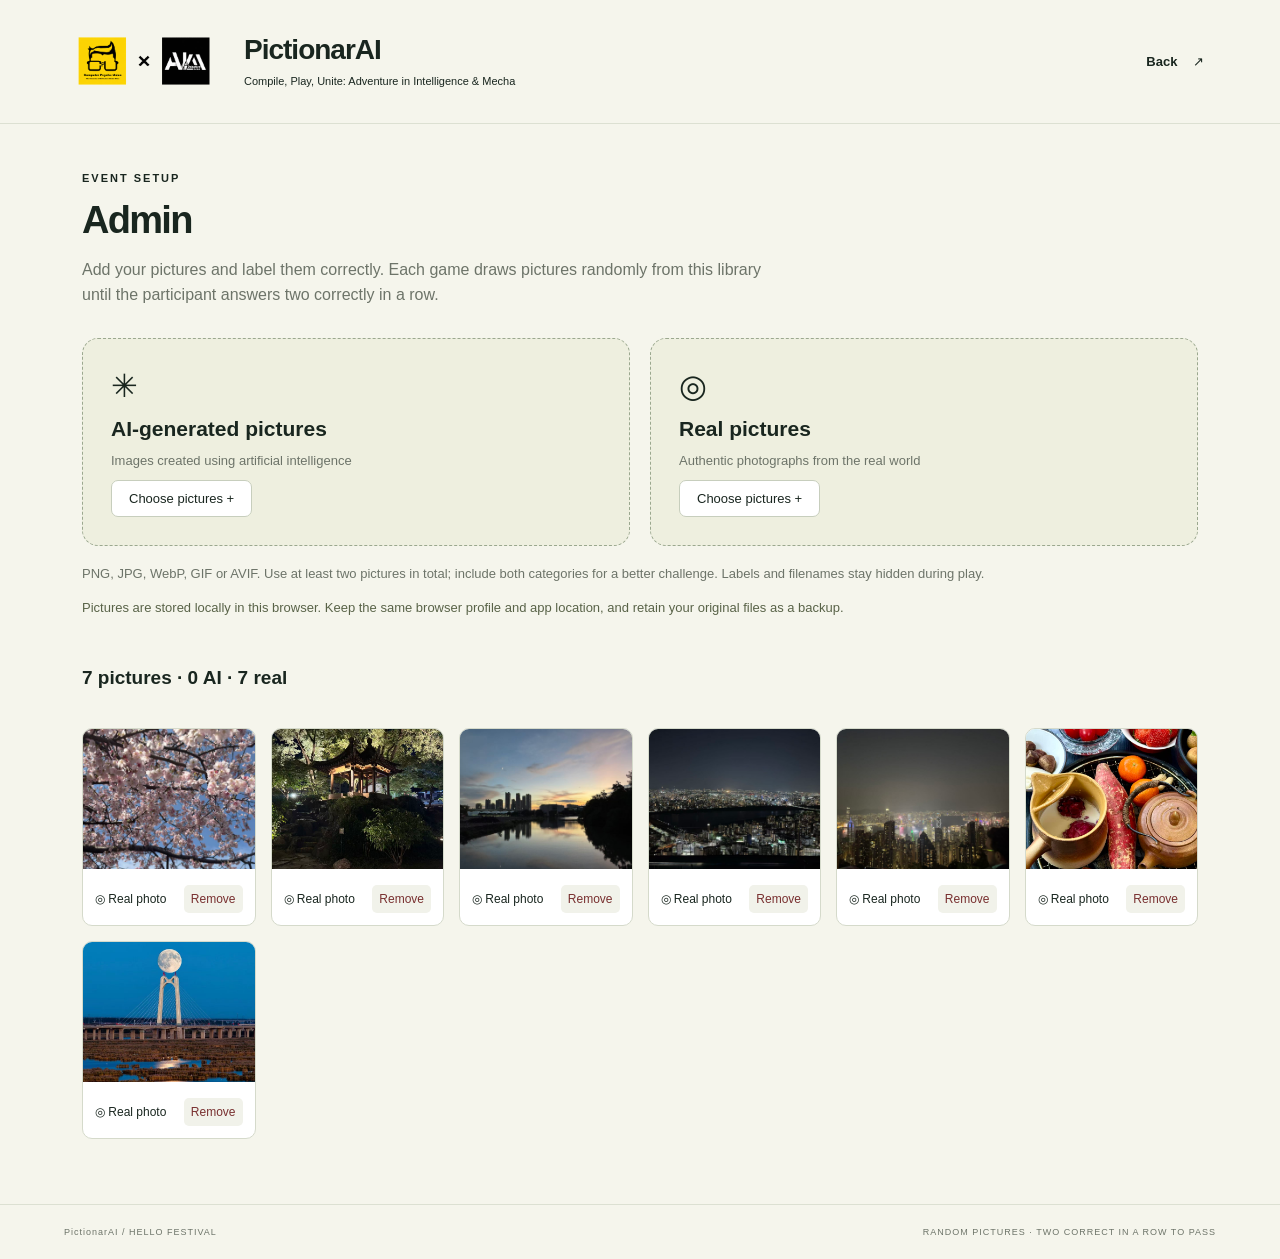
==== admin.html @ 0611c63d "Add separate admin page and polish question UI" ====
<!doctype html>
<html lang="en">
<head>
  <meta charset="UTF-8">
  <meta name="viewport" content="width=device-width, initial-scale=1">
  <title>PictionarAI — Admin</title>
  <link rel="stylesheet" href="style.css">
  <script>window.PICTIONARAI_START = 'library';</script>
  <script defer src="quiz.js"></script>
  <script defer src="bundled-pictures.js"></script>
  <script defer src="app.js"></script>
</head>
<body>
  <header><a class="brand" href="#" id="home-link"><img class="crossover-logo" src="assets/crossover-logo-transparent.png" alt="Computer Psycho Union × AI Robotics"><span class="brand-copy"><span class="brand-name">PictionarAI</span><span class="brand-subtitle">Compile, Play, Unite: Adventure in Intelligence &amp; Mecha</span></span></a><button class="quiet" id="manage" hidden>Back <span aria-hidden="true">↗</span></button></header>
  <main>
    <section id="home" class="screen hero">
      <div class="eyebrow"><span class="dot"></span> TRUST YOUR EYES. OR SHOULD YOU?</div>
      <h1>Real world OR <em>artificial?</em></h1>
      <p class="intro">Can you spot AI's disguise?</p>
      <p class="game-rules">Rules:</p>
      <p class="game-rules">Look at each randomly selected picture. <br>Choose <strong>AI</strong> if you think it’s AI-generated, or <strong>Real</strong> if it’s real. <br>Get <strong>two correct answers in a row</strong> to pass! A wrong answer resets your streak. Keep going until you pass.</p>
      <button class="primary" id="start" disabled>Let’s go <span>→</span></button>
      <p id="ready" class="muted" role="status">Loading pictures…</p>
      <div class="hero-note">HUMAN INSTINCT vs. ARTIFICIAL INTELLIGENCE</div>
    </section>

    <section id="library" class="screen" hidden>
      <div class="eyebrow">EVENT SETUP</div><h2>Admin</h2>
      <p class="intro small">Add your pictures and label them correctly. Each game draws pictures randomly from this library until the participant answers two correctly in a row.</p>
      <div class="upload-grid">
        <label class="upload"><span class="upload-icon">✳</span><strong>AI-generated pictures</strong><span>Images created using artificial intelligence</span><span class="file-button">Choose pictures +</span><input id="ai-files" type="file" accept="image/jpeg,image/png,image/webp,image/gif,image/avif" multiple></label>
        <label class="upload"><span class="upload-icon">◎</span><strong>Real pictures</strong><span>Authentic photographs from the real world</span><span class="file-button">Choose pictures +</span><input id="real-files" type="file" accept="image/jpeg,image/png,image/webp,image/gif,image/avif" multiple></label>
      </div>
      <p class="muted">PNG, JPG, WebP, GIF or AVIF. Use at least two pictures in total; include both categories for a better challenge. Labels and filenames stay hidden during play.</p>
      <p id="storage-note" class="notice" role="status"></p>
      <div class="library-toolbar"><h3 id="library-count">0 pictures</h3></div>
      <div id="gallery" class="gallery"></div>
    </section>

    <section id="game" class="screen game" hidden>
      <div class="game-top"><span id="round" class="eyebrow">PICTURE 01</span><span class="score-pill">STREAK <strong id="score">0</strong> / 2</span><button class="quiet" id="abort" type="button" aria-label="Abort game and return to welcome">Abort</button></div>
      <div id="progress" class="progress" aria-label="Consecutive correct answers"></div>
      <div class="picture-stage"><img id="question-image" alt="Challenge picture — decide whether it was generated by AI"></div>
      <div class="question"><div><h2>Is this AI-generated?</h2><p id="answer-hint" class="muted">Look closely. Trust your instinct.</p></div><div class="answers"><button id="yes" class="answer yes">AI </button><button id="no" class="answer no">Real </button></div></div>
      <div id="feedback" class="feedback" hidden><p id="feedback-text" role="status"></p><button class="primary compact" id="next">Next picture →</button></div>
    </section>

    <section id="result" class="screen hero" hidden>
      <h1 id="result-title"></h1><p id="result-description" class="intro"></p>
      <div id="result-rounds" class="result-rounds"></div>
      <button class="primary" id="back-home">Back to Welcome <span>→</span></button>
    </section>
  </main>
  <footer><span>PictionarAI / HELLO FESTIVAL</span><span>RANDOM PICTURES · TWO CORRECT IN A ROW TO PASS</span></footer>
</body>
</html>
---- style.css ----
/* PictionarAI stylesheet.
 * Original cascade order is preserved, including responsive overrides.
 */

/* Theme and defaults */

:root {
  font-family: Arial, Helvetica, sans-serif;
  color: #19261f;
  background: #f5f5ec;
  font-synthesis: none;
  --green: #c5f36b;
  --ink: #19261f;
  --muted: #6d7469;
}

/* Reset and accessibility */

* {
  box-sizing: border-box;
}

body {
  margin: 0;
}

button, input {
  font: inherit;
}

button {
  cursor: pointer;
  /* Removes the 300ms tap delay and stops the browser from hijacking the
     press gesture, which otherwise cancels :active on touch devices. */
  touch-action: manipulation;
  -webkit-tap-highlight-color: transparent;
}

button:disabled {
  opacity: .45;
  cursor: not-allowed;
}

button:focus-visible, a:focus-visible, .upload:focus-within {
  outline: 3px solid #517b1b;
  outline-offset: 5px;
}

[hidden] {
  display: none !important;
}

/* Header and navigation */

header {
  max-width: 1440px;
  margin: auto;
  padding: 28px 5%;
  display: flex;
  align-items: center;
  justify-content: space-between;
  gap: 20px;
  border-bottom: 1px solid #dce0d2;
}

.brand {
  display: flex;
  align-items: center;
  gap: 10px;
  color: inherit;
  text-decoration: none;
  font-size: 17px;
  font-weight: 900;
  letter-spacing: -.6px;
}

.brand-icon {
  font-size: 36px;
}

.tag {
  font-size: 9px;
  letter-spacing: 1.3px;
  margin-left: 12px;
  border-left: 1px solid #bac2b2;
  padding-left: 18px;
}

.quiet {
  border: 0;
  background: transparent;
  color: var(--ink);
  padding: 12px;
  font-size: 13px;
  font-weight: 600;
}

.quiet span {
  margin-left: 12px;
}

/* Abort sits in the quiz header and must stay noticeable without
   competing with the answer buttons: outlined, flat and green-toned. */
.quiet#abort {
  border: 1px solid #cdd5c1;
  border-radius: 7px;
  background: #eeefdf;
  padding: 10px 18px;
  color: #4c5b34;
}

.quiet#abort:hover {
  background: #e2e4d1;
  color: var(--ink);
}

/* Page layout and typography */

main {
  max-width: 1180px;
  margin: auto;
  padding: 48px 32px 65px;
  min-height: calc(100vh - 166px);
}

.hero {
  text-align: center;
  padding: 22px 0 0;
}

.eyebrow {
  font-size: 11px;
  font-weight: 800;
  letter-spacing: 2px;
}

.dot {
  display: inline-block;
  width: 8px;
  height: 8px;
  background: #69a637;
  border-radius: 50%;
  margin-right: 9px;
}

h1 {
  font-size: clamp(56px, 7.4vw, 98px);
  letter-spacing: -6px;
  line-height: 1.02;
  font-weight: 800;
  margin: 28px 0 22px;
}

h1 em {
  font-family: Georgia, serif;
  font-weight: 400;
}

h2 {
  font-size: 38px;
  letter-spacing: -1.7px;
  margin: 15px 0;
}

h3 {
  font-size: 19px;
}

.intro {
  font-size: 19px;
  line-height: 1.6;
  color: var(--muted);
  margin: 0;
}

.intro.small {
  font-size: 16px;
  max-width: 680px;
}

/* Legacy three-column rules layout */

.rules {
  display: flex;
  justify-content: center;
  margin: 34px auto;
  gap: 0;
}

.rules>div {
  min-width: 170px;
  padding: 0 26px;
  border-right: 1px solid #d5dacb;
}

.rules>div:last-child {
  border: 0;
}

.rules strong {
  display: block;
  font-size: 23px;
  letter-spacing: -.7px;
}

.rules span {
  display: block;
  font-size: 12px;
  color: var(--muted);
  margin-top: 9px;
}

/* Buttons and supporting text */

.primary {
  background: var(--green);
  color: var(--ink);
  border: 1px solid var(--ink);
  border-radius: 9px;
  padding: 20px 28px;
  min-width: 255px;
  font-weight: 700;
  font-size: 16px;
  box-shadow: 0 3px 0 var(--ink);
  /* Same press feedback as the answer buttons. The margin compensates
     for the shadow so the button keeps its original footprint. */
  margin-bottom: 3px;
  transform: translateY(0);
  transition: transform .12s ease, box-shadow .12s ease, background-color .12s ease;
}

.primary:hover:not(:disabled) {
  background: #b5e659;
}

/* The .pressing class mirrors :active because touch browsers can cancel the
   :active state mid-gesture, which made the button only react on release. */
.primary:active:not(:disabled),
.primary.pressing:not(:disabled) {
  transform: translateY(2px);
  box-shadow: 0 1px 0 var(--ink);
}

.primary span {
  margin-left: 35px;
}

.primary.compact {
  min-width: 0;
  padding: 13px 23px;
  font-size: 14px;
}

.muted {
  font-size: 13px;
  line-height: 1.6;
  color: var(--muted);
}

#ready {
  margin-top: 21px;
}

.hero-note {
  font-size: 9px;
  letter-spacing: 2px;
  color: #88917d;
  margin-top: 44px;
}

/* Footer */

footer {
  border-top: 1px solid #dce0d2;
  display: flex;
  justify-content: space-between;
  gap: 16px;
  padding: 22px 5%;
  font-size: 9px;
  letter-spacing: 1px;
  color: var(--muted);
}

/* Admin: uploads and picture gallery */

.upload-grid {
  display: grid;
  grid-template-columns: 1fr 1fr;
  gap: 20px;
  margin: 30px 0 18px;
}

.upload {
  position: relative;
  display: flex;
  flex-direction: column;
  align-items: flex-start;
  gap: 12px;
  border: 1px dashed #9ba88f;
  border-radius: 16px;
  padding: 28px;
  background: #eeefdf;
  overflow: hidden;
  cursor: pointer;
}

.upload-icon {
  font-size: 32px;
}

.upload strong {
  font-size: 21px;
}

.upload>span:not(.upload-icon) {
  font-size: 13px;
  color: var(--muted);
}

.upload .file-button {
  background: white;
  border: 1px solid #c7cebd;
  padding: 10px 17px;
  border-radius: 7px;
  color: var(--ink) !important;
}

.upload input {
  position: absolute;
  inset: 0;
  opacity: 0;
  cursor: pointer;
  width: 100%;
  height: 100%;
}

.notice {
  font-size: 13px;
  color: #596348;
  line-height: 1.6;
}

.library-toolbar {
  display: flex;
  justify-content: space-between;
  align-items: center;
  margin: 30px 0 20px;
}

.gallery {
  display: grid;
  grid-template-columns: repeat(auto-fill, minmax(170px, 1fr));
  gap: 15px;
}

.tile {
  border: 1px solid #d5dacb;
  border-radius: 10px;
  overflow: hidden;
  background: #fff;
}

.tile img {
  width: 100%;
  height: 140px;
  object-fit: cover;
}

.tile-bottom {
  padding: 12px;
  display: flex;
  align-items: center;
  justify-content: space-between;
  gap: 5px;
  font-size: 12px;
}

.tile button {
  border: 0;
  background: #f1f2ea;
  border-radius: 5px;
  padding: 7px;
  color: #782f2f;
}

/* Quiz: progress, pictures, and answers */

.game {
  max-width: 960px;
  margin: auto;
}

.game-top {
  display: flex;
  justify-content: space-between;
  align-items: center;
}

.score-pill {
  border: 1px solid #cdd5c1;
  border-radius: 30px;
  padding: 10px 18px;
  font-size: 11px;
  letter-spacing: 1px;
}

.score-pill strong {
  font-size: 17px;
  margin-left: 10px;
}

.progress {
  display: flex;
  gap: 7px;
  margin: 18px 0 25px;
}

.progress span {
  position: relative;
  height: 5px;
  flex: 1;
  background: #dfe3d6;
  border-radius: 5px;
}

/* The green fill is a scaled layer rather than a flat background colour,
   so each segment can slide in from the left and retract to the right. */
.progress span::after {
  content: "";
  position: absolute;
  inset: 0;
  border-radius: inherit;
  background: #8ac440;
  transform: scaleX(0);
  transform-origin: left center;
  transition: transform .35s ease, background-color .35s ease;
}

.progress span.correct::after {
  transform: scaleX(1);
}

.progress .active {
  background: #82956c;
}

.progress .wrong {
  background: #ca8872;
}

.picture-stage {
  background: #e8eadf;
  border: 1px solid #d9dece;
  border-radius: 15px;
  overflow: hidden;
  height: clamp(240px, 46vh, 560px);
  display: flex;
  align-items: center;
  justify-content: center;
}

.picture-stage img {
  width: 100%;
  height: 100%;
  object-fit: contain;
}

.question {
  display: flex;
  justify-content: space-between;
  align-items: center;
  gap: 25px;
  margin-top: 20px;
}

.question h2 {
  font-size: 28px;
  margin: 6px 0;
}

.question p {
  margin: 8px 0;
}

.answers {
  display: flex;
  gap: 12px;
}

.answer {
  border: 1px solid var(--ink);
  border-radius: 9px;
  padding: 16px 28px;
  min-width: 140px;
  font-weight: 800;
  font-size: 23px;
  /* Physical depth: a solid black edge under the button, matching the
     stacked look already used by .primary. The margin compensates for
     the shadow so the row height stays unchanged. */
  box-shadow: 0 4px 0 var(--ink);
  margin-bottom: 4px;
  transform: translateY(0);
  transition: transform .12s ease, box-shadow .12s ease, background-color .12s ease;
}

/* Pressing sinks the button into its own shadow, narrowing the visible
   edge and reading as a physical press. .pressing mirrors :active for
   touch devices where the pseudo-class is unreliable. */
.answer:active:not(:disabled),
.answer.pressing:not(:disabled) {
  transform: translateY(3px);
  box-shadow: 0 1px 0 var(--ink);
}

.answer span {
  display: block;
  font-size: 11px;
  font-weight: 400;
  margin-top: 5px;
}

/* AI (pale red) and Real (pale blue) are matched in lightness and
   saturation, so neither button may hint at the correct answer. */
.yes {
  background: #f6cfcf;
  color: #0a140d;
}

.yes:hover:not(:disabled) {
  background: #f0bdbd;
}

.no {
  background: #ccdcf2;
  color: #0a140d;
}

.no:hover:not(:disabled) {
  background: #b8cdec;
}

.feedback {
  display: flex;
  align-items: center;
  justify-content: space-between;
  gap: 15px;
  margin-top: 19px;
  padding: 15px 20px;
  border-radius: 10px;
  background: #e6edda;
}

.feedback p {
  margin: 0;
  line-height: 1.5;
}

.feedback.wrong {
  background: #f1e3d8;
}

/* Results screen */

.result-badge {
  display: inline-block;
  margin-top: 30px;
  padding: 9px 18px;
  border-radius: 30px;
  background: var(--green);
  font-size: 12px;
  font-weight: 800;
  letter-spacing: 2px;
}

.result-badge.fail {
  background: #ecd7c9;
}

/* Centre the result content vertically: masthead 166px is the shared
   header/footer allowance used by main, plus its 48px top and 65px
   bottom padding. The inherited .hero top padding is cancelled so the
   block sits optically centred. */
#result {
  display: flex;
  flex-direction: column;
  align-items: center;
  justify-content: center;
  min-height: calc(100vh - 166px - 113px);
  padding-top: 0;
}

#result h1 {
  font-size: 64px;
  letter-spacing: -3px;
  margin-top: 22px;
}

.final-score {
  display: flex;
  align-items: baseline;
  justify-content: center;
  gap: 12px;
  margin: 25px 0;
}

.final-score strong {
  font-size: 86px;
  letter-spacing: -5px;
}

.final-score span {
  color: var(--muted);
  font-size: 20px;
}

.result-rounds {
  display: flex;
  justify-content: center;
  gap: 10px;
  margin-bottom: 35px;
}

.round-result {
  border-radius: 8px;
  background: #dfebcd;
  padding: 12px;
  font-size: 12px;
}

.round-result.wrong {
  background: #ecdcd0;
}

.back-home {
  display: block;
  margin: 18px auto 0;
}

/* Small-screen layout */

@media (max-width: 650px) {
  header {
    padding: 18px 20px;
  }

  .tag {
    display: none;
  }

  .brand {
    font-size: 14px;
  }

  .brand-icon {
    font-size: 28px;
  }

  main {
    padding: 30px 20px 45px;
  }

  h1 {
    letter-spacing: -3px;
  }

  .rules>div {
    min-width: 0;
    padding: 0 16px;
  }

  .rules strong {
    font-size: 20px;
  }

  .rules span {
    font-size: 11px;
  }

  .upload-grid {
    grid-template-columns: 1fr;
  }

  .question {
    flex-direction: column;
    text-align: center;
    gap: 12px;
  }

  .answers {
    width: 100%;
  }

  .answer {
    flex: 1;
    padding: 15px;
    min-width: 0;
  }

  .feedback {
    flex-direction: column;
    text-align: center;
  }

  .picture-stage {
    height: 39vh;
  }

  .result-rounds {
    gap: 5px;
  }

  .round-result {
    padding: 9px 6px;
    font-size: 11px;
  }

  footer {
    flex-direction: column;
    align-items: center;
    font-size: 8px;
  }

  #result h1 {
    font-size: 50px;
  }

}

/* Welcome: game instructions */

.game-rules {
  max-width: 620px;
  margin: 26px auto 34px;
  font-size: 16px;
  line-height: 1.8;
  color: var(--muted);
}

.game-rules strong {
  color: var(--ink);
  font-weight: 700;
}

.brand {
  gap: 20px;
  min-width: 0;
}

/* Logo and product branding */

.crossover-logo {
  display: block;
  width: 160px;
  height: auto;
  flex-shrink: 0;
}

.brand-copy {
  display: flex;
  flex-direction: column;
  gap: 7px;
  min-width: 0;
}

.brand-name {
  font-size: 28px;
  letter-spacing: -1px;
}

.brand-subtitle {
  font-size: 11px;
  font-weight: 400;
  letter-spacing: 0;
  line-height: 1.5;
}

.quiet#manage {
  flex-shrink: 0;
}

#home h1 {
  white-space: nowrap;
  font-size: clamp(20px, 5.5vw, 72px);
  letter-spacing: -.045em;
  margin: 38px 0 26px;
}

/* Compact header */

@media (max-width: 800px) {
  header {
    flex-wrap: wrap;
    gap: 12px;
  }

  .crossover-logo {
    width: 120px;
  }

  .brand-name {
    font-size: 24px;
  }

  .brand-subtitle {
    max-width: 340px;
  }

  .brand {
    gap: 12px;
  }

}

/* Phone header */

@media (max-width: 450px) {
  .crossover-logo {
    width: 90px;
  }

  .brand-name {
    font-size: 22px;
  }

  .brand-subtitle {
    font-size: 10px;
  }

  .brand {
    width: 100%;
  }

  #manage {
    margin-left: auto;
  }

  #home h1 {
    font-size: 5.5vw;
  }

}

/* Result screen: 3D ribbon celebration.
   The stage owns the perspective so each piece flips in real 3D space
   rather than rotating as a flat rectangle. */

.ribbon-stage {
  position: fixed;
  inset: 0;
  overflow: hidden;
  pointer-events: none;
  perspective: 800px;
  z-index: 999;
}

.ribbon {
  position: absolute;
  top: -12vh;
  border-radius: 2px;
  opacity: .95;
  animation-name: ribbon-fall;
  animation-timing-function: ease-in;
  animation-fill-mode: forwards;
}

@keyframes ribbon-fall {
  from {
    transform: translate3d(0, 0, 0) rotateX(0) rotateY(0) rotateZ(0);
  }

  to {
    transform: translate3d(var(--drift), 118vh, 0) rotateX(var(--tumble)) rotateY(var(--spin)) rotateZ(var(--spin));
  }
}
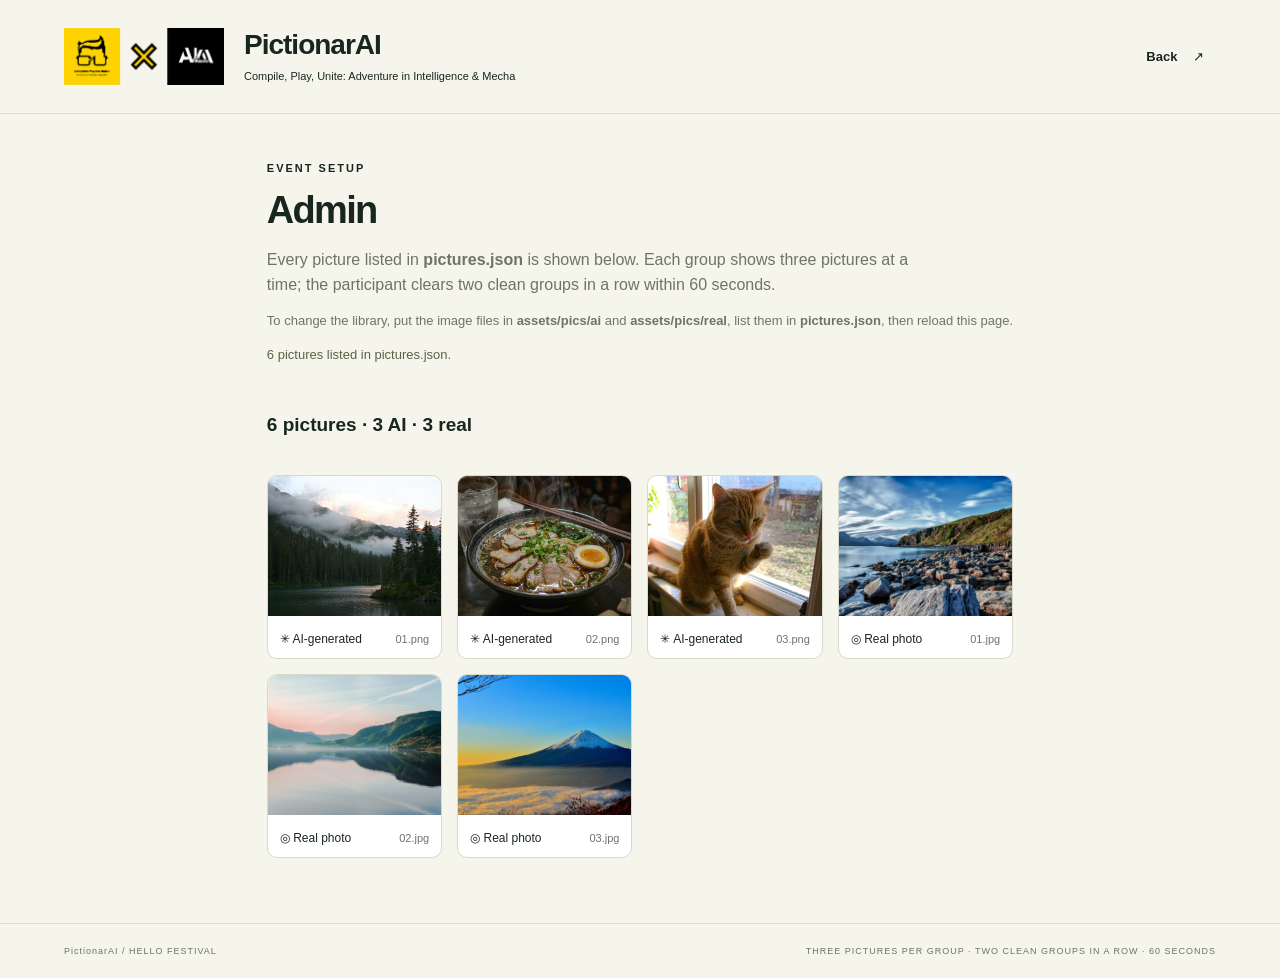
==== commit 3ac994e5: "Manage pictures via pictures.json and group them in threes" ====
--- a/admin.html
+++ b/admin.html
@@ -7,50 +7,20 @@
   <link rel="stylesheet" href="style.css">
   <script>window.PICTIONARAI_START = 'library';</script>
   <script defer src="quiz.js"></script>
-  <script defer src="bundled-pictures.js"></script>
   <script defer src="app.js"></script>
 </head>
 <body>
   <header><a class="brand" href="#" id="home-link"><img class="crossover-logo" src="assets/crossover-logo-transparent.png" alt="Computer Psycho Union × AI Robotics"><span class="brand-copy"><span class="brand-name">PictionarAI</span><span class="brand-subtitle">Compile, Play, Unite: Adventure in Intelligence &amp; Mecha</span></span></a><button class="quiet" id="manage" hidden>Back <span aria-hidden="true">↗</span></button></header>
   <main>
-    <section id="home" class="screen hero">
-      <div class="eyebrow"><span class="dot"></span> TRUST YOUR EYES. OR SHOULD YOU?</div>
-      <h1>Real world OR <em>artificial?</em></h1>
-      <p class="intro">Can you spot AI's disguise?</p>
-      <p class="game-rules">Rules:</p>
-      <p class="game-rules">Look at each randomly selected picture. <br>Choose <strong>AI</strong> if you think it’s AI-generated, or <strong>Real</strong> if it’s real. <br>Get <strong>two correct answers in a row</strong> to pass! A wrong answer resets your streak. Keep going until you pass.</p>
-      <button class="primary" id="start" disabled>Let’s go <span>→</span></button>
-      <p id="ready" class="muted" role="status">Loading pictures…</p>
-      <div class="hero-note">HUMAN INSTINCT vs. ARTIFICIAL INTELLIGENCE</div>
-    </section>
-
     <section id="library" class="screen" hidden>
       <div class="eyebrow">EVENT SETUP</div><h2>Admin</h2>
-      <p class="intro small">Add your pictures and label them correctly. Each game draws pictures randomly from this library until the participant answers two correctly in a row.</p>
-      <div class="upload-grid">
-        <label class="upload"><span class="upload-icon">✳</span><strong>AI-generated pictures</strong><span>Images created using artificial intelligence</span><span class="file-button">Choose pictures +</span><input id="ai-files" type="file" accept="image/jpeg,image/png,image/webp,image/gif,image/avif" multiple></label>
-        <label class="upload"><span class="upload-icon">◎</span><strong>Real pictures</strong><span>Authentic photographs from the real world</span><span class="file-button">Choose pictures +</span><input id="real-files" type="file" accept="image/jpeg,image/png,image/webp,image/gif,image/avif" multiple></label>
-      </div>
-      <p class="muted">PNG, JPG, WebP, GIF or AVIF. Use at least two pictures in total; include both categories for a better challenge. Labels and filenames stay hidden during play.</p>
+      <p class="intro small">Every picture listed in <strong>pictures.json</strong> is shown below. Each group shows three pictures at a time; the participant clears two clean groups in a row within 60 seconds.</p>
+      <p class="muted">To change the library, put the image files in <strong>assets/pics/ai</strong> and <strong>assets/pics/real</strong>, list them in <strong>pictures.json</strong>, then reload this page.</p>
       <p id="storage-note" class="notice" role="status"></p>
       <div class="library-toolbar"><h3 id="library-count">0 pictures</h3></div>
       <div id="gallery" class="gallery"></div>
     </section>
-
-    <section id="game" class="screen game" hidden>
-      <div class="game-top"><span id="round" class="eyebrow">PICTURE 01</span><span class="score-pill">STREAK <strong id="score">0</strong> / 2</span><button class="quiet" id="abort" type="button" aria-label="Abort game and return to welcome">Abort</button></div>
-      <div id="progress" class="progress" aria-label="Consecutive correct answers"></div>
-      <div class="picture-stage"><img id="question-image" alt="Challenge picture — decide whether it was generated by AI"></div>
-      <div class="question"><div><h2>Is this AI-generated?</h2><p id="answer-hint" class="muted">Look closely. Trust your instinct.</p></div><div class="answers"><button id="yes" class="answer yes">AI </button><button id="no" class="answer no">Real </button></div></div>
-      <div id="feedback" class="feedback" hidden><p id="feedback-text" role="status"></p><button class="primary compact" id="next">Next picture →</button></div>
-    </section>
-
-    <section id="result" class="screen hero" hidden>
-      <h1 id="result-title"></h1><p id="result-description" class="intro"></p>
-      <div id="result-rounds" class="result-rounds"></div>
-      <button class="primary" id="back-home">Back to Welcome <span>→</span></button>
-    </section>
   </main>
-  <footer><span>PictionarAI / HELLO FESTIVAL</span><span>RANDOM PICTURES · TWO CORRECT IN A ROW TO PASS</span></footer>
+  <footer><span>PictionarAI / HELLO FESTIVAL</span><span>THREE PICTURES PER GROUP · TWO CLEAN GROUPS IN A ROW · 60 SECONDS</span></footer>
 </body>
 </html>
--- a/style.css
+++ b/style.css
@@ -1,8 +1,4 @@
-/* PictionarAI stylesheet.
- * Original cascade order is preserved, including responsive overrides.
- */
-
-/* Theme and defaults */
+
 
 :root {
   font-family: Arial, Helvetica, sans-serif;
@@ -10,18 +6,20 @@
   background: #f5f5ec;
   font-synthesis: none;
   --green: #c5f36b;
+  --green-deep: #82b32c;
   --ink: #19261f;
   --muted: #6d7469;
 }
 
-/* Reset and accessibility */
-
 * {
   box-sizing: border-box;
 }
 
 body {
   margin: 0;
+  min-height: 100dvh;
+  display: grid;
+  grid-template-rows: auto 1fr auto;
 }
 
 button, input {
@@ -30,8 +28,6 @@
 
 button {
   cursor: pointer;
-  /* Removes the 300ms tap delay and stops the browser from hijacking the
-     press gesture, which otherwise cancels :active on touch devices. */
   touch-action: manipulation;
   -webkit-tap-highlight-color: transparent;
 }
@@ -41,7 +37,7 @@
   cursor: not-allowed;
 }
 
-button:focus-visible, a:focus-visible, .upload:focus-within {
+button:focus-visible, a:focus-visible {
   outline: 3px solid #517b1b;
   outline-offset: 5px;
 }
@@ -50,10 +46,8 @@
   display: none !important;
 }
 
-/* Header and navigation */
-
 header {
-  max-width: 1440px;
+  width: 100%;
   margin: auto;
   padding: 28px 5%;
   display: flex;
@@ -74,18 +68,6 @@
   letter-spacing: -.6px;
 }
 
-.brand-icon {
-  font-size: 36px;
-}
-
-.tag {
-  font-size: 9px;
-  letter-spacing: 1.3px;
-  margin-left: 12px;
-  border-left: 1px solid #bac2b2;
-  padding-left: 18px;
-}
-
 .quiet {
   border: 0;
   background: transparent;
@@ -99,8 +81,6 @@
   margin-left: 12px;
 }
 
-/* Abort sits in the quiz header and must stay noticeable without
-   competing with the answer buttons: outlined, flat and green-toned. */
 .quiet#abort {
   border: 1px solid #cdd5c1;
   border-radius: 7px;
@@ -114,13 +94,11 @@
   color: var(--ink);
 }
 
-/* Page layout and typography */
-
 main {
   max-width: 1180px;
   margin: auto;
   padding: 48px 32px 65px;
-  min-height: calc(100vh - 166px);
+  min-height: auto;
 }
 
 .hero {
@@ -178,67 +156,30 @@
   max-width: 680px;
 }
 
-/* Legacy three-column rules layout */
-
-.rules {
-  display: flex;
-  justify-content: center;
-  margin: 34px auto;
-  gap: 0;
-}
-
-.rules>div {
-  min-width: 170px;
-  padding: 0 26px;
-  border-right: 1px solid #d5dacb;
-}
-
-.rules>div:last-child {
-  border: 0;
-}
-
-.rules strong {
-  display: block;
-  font-size: 23px;
-  letter-spacing: -.7px;
-}
-
-.rules span {
-  display: block;
-  font-size: 12px;
-  color: var(--muted);
-  margin-top: 9px;
-}
-
-/* Buttons and supporting text */
-
 .primary {
   background: var(--green);
   color: var(--ink);
-  border: 1px solid var(--ink);
+  border: 1px solid var(--green-deep);
   border-radius: 9px;
   padding: 20px 28px;
   min-width: 255px;
   font-weight: 700;
   font-size: 16px;
-  box-shadow: 0 3px 0 var(--ink);
-  /* Same press feedback as the answer buttons. The margin compensates
-     for the shadow so the button keeps its original footprint. */
-  margin-bottom: 3px;
+  box-shadow: 0 4px 0 var(--green-deep);
+  margin-bottom: 4px;
   transform: translateY(0);
-  transition: transform .12s ease, box-shadow .12s ease, background-color .12s ease;
+  transition: transform .07s ease-out, box-shadow .07s ease-out;
 }
 
 .primary:hover:not(:disabled) {
   background: #b5e659;
 }
 
-/* The .pressing class mirrors :active because touch browsers can cancel the
-   :active state mid-gesture, which made the button only react on release. */
 .primary:active:not(:disabled),
 .primary.pressing:not(:disabled) {
-  transform: translateY(2px);
-  box-shadow: 0 1px 0 var(--ink);
+  transform: translateY(3px);
+  box-shadow: 0 1px 0 var(--green-deep);
+  transition: none;
 }
 
 .primary span {
@@ -267,8 +208,6 @@
   color: #88917d;
   margin-top: 44px;
 }
-
-/* Footer */
 
 footer {
   border-top: 1px solid #dce0d2;
@@ -281,59 +220,6 @@
   color: var(--muted);
 }
 
-/* Admin: uploads and picture gallery */
-
-.upload-grid {
-  display: grid;
-  grid-template-columns: 1fr 1fr;
-  gap: 20px;
-  margin: 30px 0 18px;
-}
-
-.upload {
-  position: relative;
-  display: flex;
-  flex-direction: column;
-  align-items: flex-start;
-  gap: 12px;
-  border: 1px dashed #9ba88f;
-  border-radius: 16px;
-  padding: 28px;
-  background: #eeefdf;
-  overflow: hidden;
-  cursor: pointer;
-}
-
-.upload-icon {
-  font-size: 32px;
-}
-
-.upload strong {
-  font-size: 21px;
-}
-
-.upload>span:not(.upload-icon) {
-  font-size: 13px;
-  color: var(--muted);
-}
-
-.upload .file-button {
-  background: white;
-  border: 1px solid #c7cebd;
-  padding: 10px 17px;
-  border-radius: 7px;
-  color: var(--ink) !important;
-}
-
-.upload input {
-  position: absolute;
-  inset: 0;
-  opacity: 0;
-  cursor: pointer;
-  width: 100%;
-  height: 100%;
-}
-
 .notice {
   font-size: 13px;
   color: #596348;
@@ -383,8 +269,6 @@
   color: #782f2f;
 }
 
-/* Quiz: progress, pictures, and answers */
-
 .game {
   max-width: 960px;
   margin: auto;
@@ -394,6 +278,11 @@
   display: flex;
   justify-content: space-between;
   align-items: center;
+  gap: 12px;
+}
+
+.game-top > * {
+  flex: 0 0 auto;
 }
 
 .score-pill {
@@ -423,8 +312,6 @@
   border-radius: 5px;
 }
 
-/* The green fill is a scaled layer rather than a flat background colour,
-   so each segment can slide in from the left and retract to the right. */
 .progress span::after {
   content: "";
   position: absolute;
@@ -440,111 +327,200 @@
   transform: scaleX(1);
 }
 
-.progress .active {
-  background: #82956c;
-}
-
-.progress .wrong {
-  background: #ca8872;
-}
-
-.picture-stage {
+.pill-divider {
+  display: inline-block;
+  width: 1px;
+  height: 11px;
+  margin: 0 10px;
+  vertical-align: -1px;
+  background: #cdd5c1;
+}
+
+.timer {
+  font-size: 15px;
+  font-weight: 800;
+  font-variant-numeric: tabular-nums;
+  border-radius: 5px;
+  padding: 3px 7px;
+  margin: -3px -7px;
+  transition: color .2s ease;
+}
+
+.timer.urgent {
+  color: #c0392b;
+}
+
+.game-question {
+  font-size: 20px;
+  letter-spacing: -.4px;
+  text-align: center;
+  margin: 0 0 20px;
+}
+
+.group {
+  display: grid;
+  grid-template-columns: repeat(3, 1fr);
+  gap: 16px;
+}
+
+/* The card itself is only the perspective container. Its frame, fill and
+   border live on each face, so the whole card turns as one piece instead of
+   the artwork rotating inside a static frame. */
+.group-card {
+  perspective: 1100px;
+}
+
+.card-inner {
+  position: relative;
+  transform-style: preserve-3d;
+  transition: transform .6s cubic-bezier(.4, .2, .2, 1);
+}
+
+/* Used for one frame while the revealed reverse is promoted to the front,
+   so the reset to rotateY(0) happens instantly instead of animating back. */
+.card-inner.no-flip {
+  transition: none;
+}
+
+.group-card.flipped .card-inner {
+  transform: rotateY(-180deg);
+}
+
+.card-face {
+  border: 1px solid #d9dece;
+  border-radius: 14px;
+  background: #eef0e3;
+  overflow: hidden;
+  backface-visibility: hidden;
+  -webkit-backface-visibility: hidden;
+  transition: border-color .2s ease, background-color .2s ease;
+}
+
+.group-card.right .card-face {
+  border-color: #8ac440;
+  background: #eef5e0;
+}
+
+.group-card.wrong .card-face {
+  border-color: #ca8872;
+  background: #f7ebe0;
+}
+
+/* The reverse carries the next group's picture and buttons, so it mirrors
+   the front exactly and only differs by being rotated away. */
+.card-front,
+.card-back {
+  display: block;
+}
+
+.card-back {
+  position: absolute;
+  inset: 0;
+  transform: rotateY(-180deg);
+  box-sizing: border-box;
+}
+
+.group-frame {
+  position: relative;
+  aspect-ratio: 4 / 3;
   background: #e8eadf;
-  border: 1px solid #d9dece;
-  border-radius: 15px;
   overflow: hidden;
-  height: clamp(240px, 46vh, 560px);
+}
+
+.group-frame img {
+  width: 100%;
+  height: 100%;
+  object-fit: cover;
+  display: block;
+}
+
+.verdict {
+  display: grid;
+  grid-template-columns: 1fr 1fr;
+  gap: 8px;
+  padding: 12px;
+}
+
+.verdict-button {
+  --face: #f6cfcf;
+  --edge: #c98a8a;
+  background: var(--face);
+  border: 1px solid var(--edge);
+  border-radius: 9px;
+  color: #0a140d;
+  padding: 14px 12px;
+  font-size: 16px;
+  font-weight: 800;
+  letter-spacing: 0;
+  box-shadow: 0 4px 0 var(--edge);
+  margin-bottom: 4px;
+  transform: translateY(0);
+  transition: transform .07s ease-out, box-shadow .07s ease-out, background-color .07s ease-out;
+}
+
+.verdict-button.real {
+  --face: #ccdcf2;
+  --edge: #8aa8ce;
+}
+
+.verdict-button.ai:hover:not(:disabled):not(.selected):not(.missed) {
+  background-color: #f0bdbd;
+}
+
+.verdict-button.real:hover:not(:disabled):not(.selected):not(.missed) {
+  background-color: #b8cdec;
+}
+
+.verdict-button:active:not(:disabled),
+.verdict-button.pressing:not(:disabled) {
+  transform: translateY(3px);
+  box-shadow: 0 1px 0 var(--edge);
+  transition: none;
+}
+
+.verdict-button.selected,
+.verdict-button.answer {
+  --face: var(--green);
+  --edge: var(--green-deep);
+}
+
+.verdict-button:disabled {
+  opacity: 1;
+  cursor: default;
+}
+
+.verdict-button.missed {
+  opacity: .45;
+}
+
+.verdict-button.missed.ai {
+  --face: #f6cfcf;
+  --edge: #c98a8a;
+}
+
+.verdict-button.missed.real {
+  --face: #ccdcf2;
+  --edge: #8aa8ce;
+}
+
+.actions {
+  display: flex;
+  justify-content: center;
+  margin-top: 20px;
+}
+
+#judge {
+  min-width: 255px;
+  max-width: 100%;
+}
+
+.feedback {
   display: flex;
   align-items: center;
   justify-content: center;
-}
-
-.picture-stage img {
-  width: 100%;
-  height: 100%;
-  object-fit: contain;
-}
-
-.question {
-  display: flex;
-  justify-content: space-between;
-  align-items: center;
-  gap: 25px;
-  margin-top: 20px;
-}
-
-.question h2 {
-  font-size: 28px;
-  margin: 6px 0;
-}
-
-.question p {
-  margin: 8px 0;
-}
-
-.answers {
-  display: flex;
-  gap: 12px;
-}
-
-.answer {
-  border: 1px solid var(--ink);
-  border-radius: 9px;
-  padding: 16px 28px;
-  min-width: 140px;
-  font-weight: 800;
-  font-size: 23px;
-  /* Physical depth: a solid black edge under the button, matching the
-     stacked look already used by .primary. The margin compensates for
-     the shadow so the row height stays unchanged. */
-  box-shadow: 0 4px 0 var(--ink);
-  margin-bottom: 4px;
-  transform: translateY(0);
-  transition: transform .12s ease, box-shadow .12s ease, background-color .12s ease;
-}
-
-/* Pressing sinks the button into its own shadow, narrowing the visible
-   edge and reading as a physical press. .pressing mirrors :active for
-   touch devices where the pseudo-class is unreliable. */
-.answer:active:not(:disabled),
-.answer.pressing:not(:disabled) {
-  transform: translateY(3px);
-  box-shadow: 0 1px 0 var(--ink);
-}
-
-.answer span {
-  display: block;
-  font-size: 11px;
-  font-weight: 400;
-  margin-top: 5px;
-}
-
-/* AI (pale red) and Real (pale blue) are matched in lightness and
-   saturation, so neither button may hint at the correct answer. */
-.yes {
-  background: #f6cfcf;
-  color: #0a140d;
-}
-
-.yes:hover:not(:disabled) {
-  background: #f0bdbd;
-}
-
-.no {
-  background: #ccdcf2;
-  color: #0a140d;
-}
-
-.no:hover:not(:disabled) {
-  background: #b8cdec;
-}
-
-.feedback {
-  display: flex;
-  align-items: center;
-  justify-content: space-between;
+  flex-wrap: wrap;
   gap: 15px;
-  margin-top: 19px;
+  margin-top: 16px;
   padding: 15px 20px;
   border-radius: 10px;
   background: #e6edda;
@@ -553,40 +529,13 @@
 .feedback p {
   margin: 0;
   line-height: 1.5;
+  flex: 1 1 220px;
+  min-width: 0;
+  text-align: center;
 }
 
 .feedback.wrong {
   background: #f1e3d8;
-}
-
-/* Results screen */
-
-.result-badge {
-  display: inline-block;
-  margin-top: 30px;
-  padding: 9px 18px;
-  border-radius: 30px;
-  background: var(--green);
-  font-size: 12px;
-  font-weight: 800;
-  letter-spacing: 2px;
-}
-
-.result-badge.fail {
-  background: #ecd7c9;
-}
-
-/* Centre the result content vertically: masthead 166px is the shared
-   header/footer allowance used by main, plus its 48px top and 65px
-   bottom padding. The inherited .hero top padding is cancelled so the
-   block sits optically centred. */
-#result {
-  display: flex;
-  flex-direction: column;
-  align-items: center;
-  justify-content: center;
-  min-height: calc(100vh - 166px - 113px);
-  padding-top: 0;
 }
 
 #result h1 {
@@ -595,24 +544,6 @@
   margin-top: 22px;
 }
 
-.final-score {
-  display: flex;
-  align-items: baseline;
-  justify-content: center;
-  gap: 12px;
-  margin: 25px 0;
-}
-
-.final-score strong {
-  font-size: 86px;
-  letter-spacing: -5px;
-}
-
-.final-score span {
-  color: var(--muted);
-  font-size: 20px;
-}
-
 .result-rounds {
   display: flex;
   justify-content: center;
@@ -620,41 +551,15 @@
   margin-bottom: 35px;
 }
 
-.round-result {
-  border-radius: 8px;
-  background: #dfebcd;
-  padding: 12px;
-  font-size: 12px;
-}
-
-.round-result.wrong {
-  background: #ecdcd0;
-}
-
-.back-home {
-  display: block;
-  margin: 18px auto 0;
-}
-
-/* Small-screen layout */
-
 @media (max-width: 650px) {
   header {
     padding: 18px 20px;
   }
 
-  .tag {
-    display: none;
-  }
-
   .brand {
     font-size: 14px;
   }
 
-  .brand-icon {
-    font-size: 28px;
-  }
-
   main {
     padding: 30px 20px 45px;
   }
@@ -663,55 +568,53 @@
     letter-spacing: -3px;
   }
 
-  .rules>div {
-    min-width: 0;
-    padding: 0 16px;
-  }
-
-  .rules strong {
-    font-size: 20px;
-  }
-
-  .rules span {
-    font-size: 11px;
-  }
-
-  .upload-grid {
+  .game-top {
+    flex-wrap: wrap;
+    gap: 10px;
+  }
+
+  .game-top .eyebrow {
+    flex: 1 1 auto;
+  }
+
+  .group {
+    grid-template-columns: repeat(2, 1fr);
+    gap: 10px;
+  }
+
+  .verdict {
     grid-template-columns: 1fr;
-  }
-
-  .question {
-    flex-direction: column;
-    text-align: center;
-    gap: 12px;
-  }
-
-  .answers {
-    width: 100%;
-  }
-
-  .answer {
-    flex: 1;
-    padding: 15px;
-    min-width: 0;
+    gap: 6px;
+    padding: 8px;
+  }
+
+  .verdict-button {
+    padding: 12px 10px;
+    font-size: 14px;
+    box-shadow: 0 3px 0 var(--edge);
+    margin-bottom: 3px;
+  }
+
+  .group-frame {
+    aspect-ratio: 1;
   }
 
   .feedback {
     flex-direction: column;
     text-align: center;
-  }
-
-  .picture-stage {
-    height: 39vh;
+    margin-top: 10px;
+    padding: 9px 12px;
+    gap: 8px;
+  }
+
+  .feedback p {
+    flex: 0 1 auto;
+    font-size: 13px;
+    line-height: 1.4;
   }
 
   .result-rounds {
     gap: 5px;
-  }
-
-  .round-result {
-    padding: 9px 6px;
-    font-size: 11px;
   }
 
   footer {
@@ -725,8 +628,6 @@
   }
 
 }
-
-/* Welcome: game instructions */
 
 .game-rules {
   max-width: 620px;
@@ -746,8 +647,6 @@
   min-width: 0;
 }
 
-/* Logo and product branding */
-
 .crossover-logo {
   display: block;
   width: 160px;
@@ -785,8 +684,6 @@
   margin: 38px 0 26px;
 }
 
-/* Compact header */
-
 @media (max-width: 800px) {
   header {
     flex-wrap: wrap;
@@ -811,8 +708,6 @@
 
 }
 
-/* Phone header */
-
 @media (max-width: 450px) {
   .crossover-logo {
     width: 90px;
@@ -838,11 +733,43 @@
     font-size: 5.5vw;
   }
 
-}
-
-/* Result screen: 3D ribbon celebration.
-   The stage owns the perspective so each piece flips in real 3D space
-   rather than rotating as a flat rectangle. */
+  .score-pill {
+    padding: 8px 12px;
+    letter-spacing: .5px;
+  }
+
+  .score-pill strong {
+    font-size: 15px;
+    margin-left: 6px;
+  }
+
+  .pill-divider {
+    margin: 0 7px;
+  }
+
+  .game-top #abort {
+    margin-left: auto;
+  }
+
+  .group {
+    gap: 8px;
+  }
+
+  .verdict-button {
+    padding: 11px 8px;
+    font-size: 13px;
+  }
+
+}
+
+.tile-file {
+  color: var(--muted);
+  font-size: 11px;
+  overflow: hidden;
+  text-overflow: ellipsis;
+  white-space: nowrap;
+  max-width: 45%;
+}
 
 .ribbon-stage {
   position: fixed;
@@ -872,3 +799,4 @@
     transform: translate3d(var(--drift), 118vh, 0) rotateX(var(--tumble)) rotateY(var(--spin)) rotateZ(var(--spin));
   }
 }
+
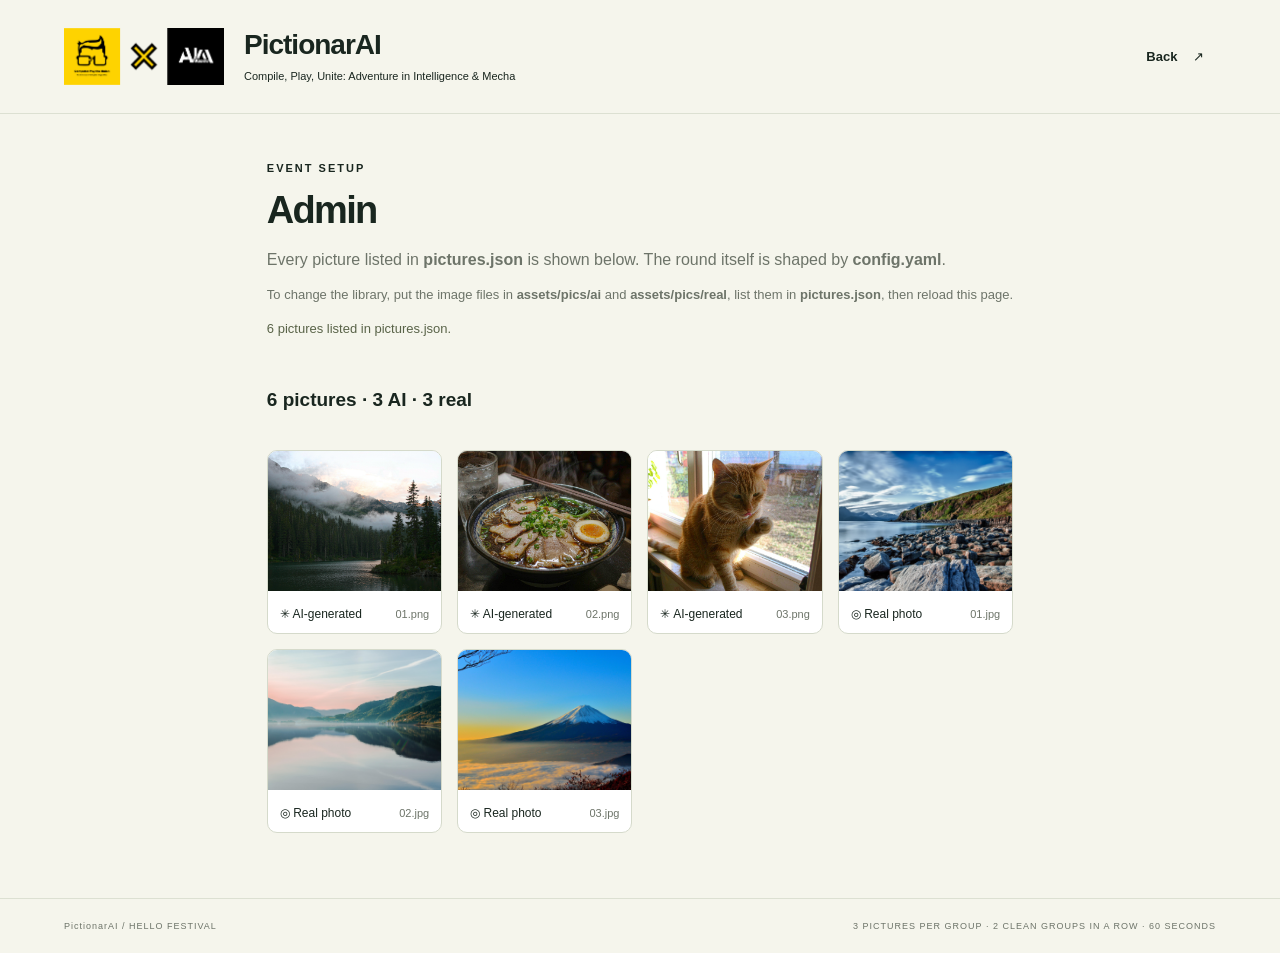
==== commit f52dbc14: "Drive the game rules from config.yaml" ====
--- a/admin.html
+++ b/admin.html
@@ -6,6 +6,7 @@
   <title>PictionarAI — Admin</title>
   <link rel="stylesheet" href="style.css">
   <script>window.PICTIONARAI_START = 'library';</script>
+  <script defer src="config.js"></script>
   <script defer src="quiz.js"></script>
   <script defer src="app.js"></script>
 </head>
@@ -14,13 +15,13 @@
   <main>
     <section id="library" class="screen" hidden>
       <div class="eyebrow">EVENT SETUP</div><h2>Admin</h2>
-      <p class="intro small">Every picture listed in <strong>pictures.json</strong> is shown below. Each group shows three pictures at a time; the participant clears two clean groups in a row within 60 seconds.</p>
+      <p class="intro small">Every picture listed in <strong>pictures.json</strong> is shown below. The round itself is shaped by <strong>config.yaml</strong>.</p>
       <p class="muted">To change the library, put the image files in <strong>assets/pics/ai</strong> and <strong>assets/pics/real</strong>, list them in <strong>pictures.json</strong>, then reload this page.</p>
       <p id="storage-note" class="notice" role="status"></p>
       <div class="library-toolbar"><h3 id="library-count">0 pictures</h3></div>
       <div id="gallery" class="gallery"></div>
     </section>
   </main>
-  <footer><span>PictionarAI / HELLO FESTIVAL</span><span>THREE PICTURES PER GROUP · TWO CLEAN GROUPS IN A ROW · 60 SECONDS</span></footer>
+  <footer><span>PictionarAI / HELLO FESTIVAL</span><span id="footer-rules"></span></footer>
 </body>
 </html>
--- a/style.css
+++ b/style.css
@@ -327,6 +327,13 @@
   transform: scaleX(1);
 }
 
+/* Fixed mode records every scheduled group, so a group that was not clean
+   stays filled in red instead of emptying the bar. */
+.progress span.missed::after {
+  transform: scaleX(1);
+  background: #d98b7a;
+}
+
 .pill-divider {
   display: inline-block;
   width: 1px;
@@ -359,8 +366,21 @@
 
 .group {
   display: grid;
-  grid-template-columns: repeat(3, 1fr);
-  gap: 16px;
+  /* --group-columns is set by layoutGroup() from the rules and the screen
+     width, so changing group-size or rotating a device reshapes the grid
+     without touching this file. */
+  grid-template-columns: repeat(var(--group-columns, 3), 1fr);
+  gap: var(--group-gap, 16px);
+}
+
+/* When the columns do not divide the group evenly, the last card sits alone on
+   its own row. Spanning the row and capping the width keeps it the same size
+   as the cards above while centring it. The cap mirrors the grid maths: one
+   column out of N, minus the gaps between them. */
+.group-card.lone {
+  grid-column: 1 / -1;
+  width: calc((100% - (var(--group-columns, 3) - 1) * var(--group-gap, 16px)) / var(--group-columns, 3));
+  margin: 0 auto;
 }
 
 /* The card itself is only the perspective container. Its frame, fill and
@@ -425,6 +445,16 @@
   aspect-ratio: 4 / 3;
   background: #e8eadf;
   overflow: hidden;
+}
+
+/* A group of one picture spans the whole width, so on a tablet the 4:3 frame
+   grows taller than the rest of the stage. Capping its height keeps the
+   picture and the verdict buttons on screen together. The width is capped
+   instead of the height, so the frame keeps its 4:3 shape rather than being
+   squashed. */
+.group.single .group-frame {
+  width: min(100%, 62vh);
+  margin: 0 auto;
 }
 
 .group-frame img {
@@ -577,11 +607,6 @@
     flex: 1 1 auto;
   }
 
-  .group {
-    grid-template-columns: repeat(2, 1fr);
-    gap: 10px;
-  }
-
   .verdict {
     grid-template-columns: 1fr;
     gap: 6px;
@@ -749,10 +774,6 @@
 
   .game-top #abort {
     margin-left: auto;
-  }
-
-  .group {
-    gap: 8px;
   }
 
   .verdict-button {
